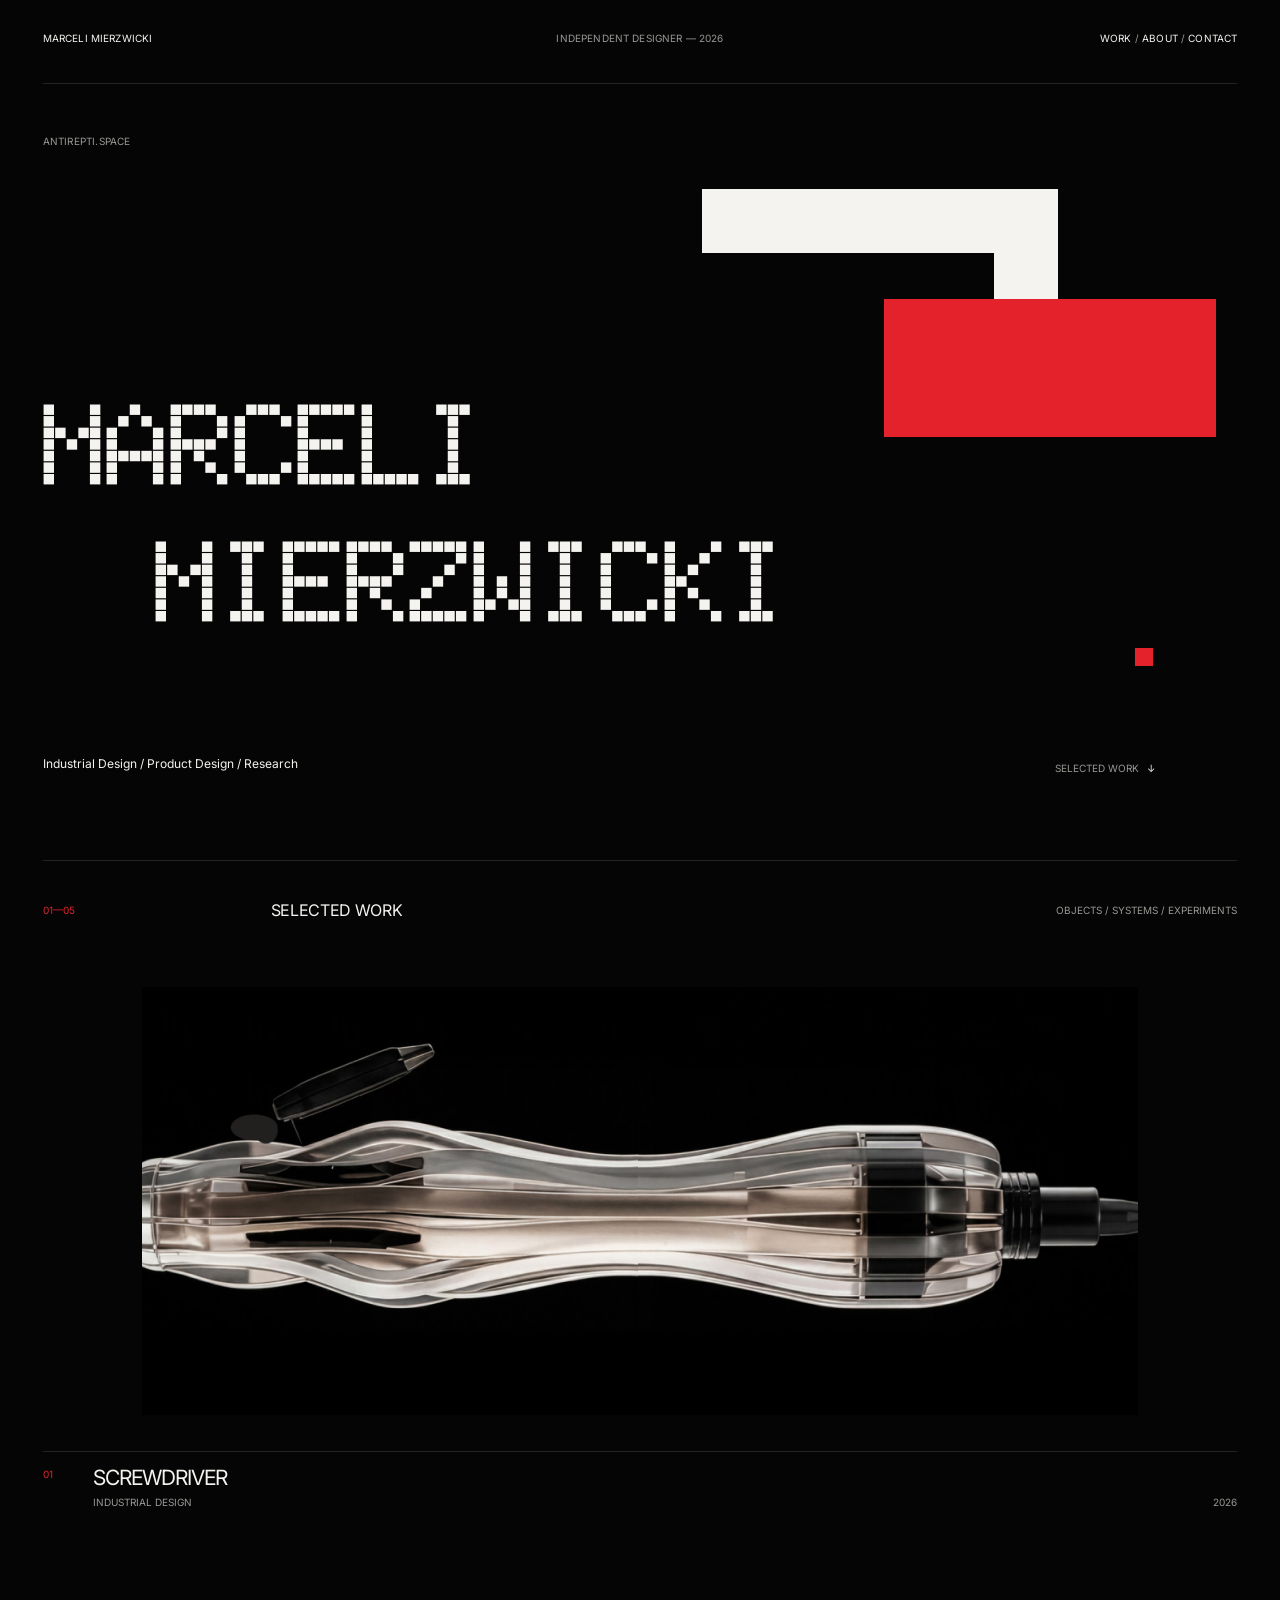
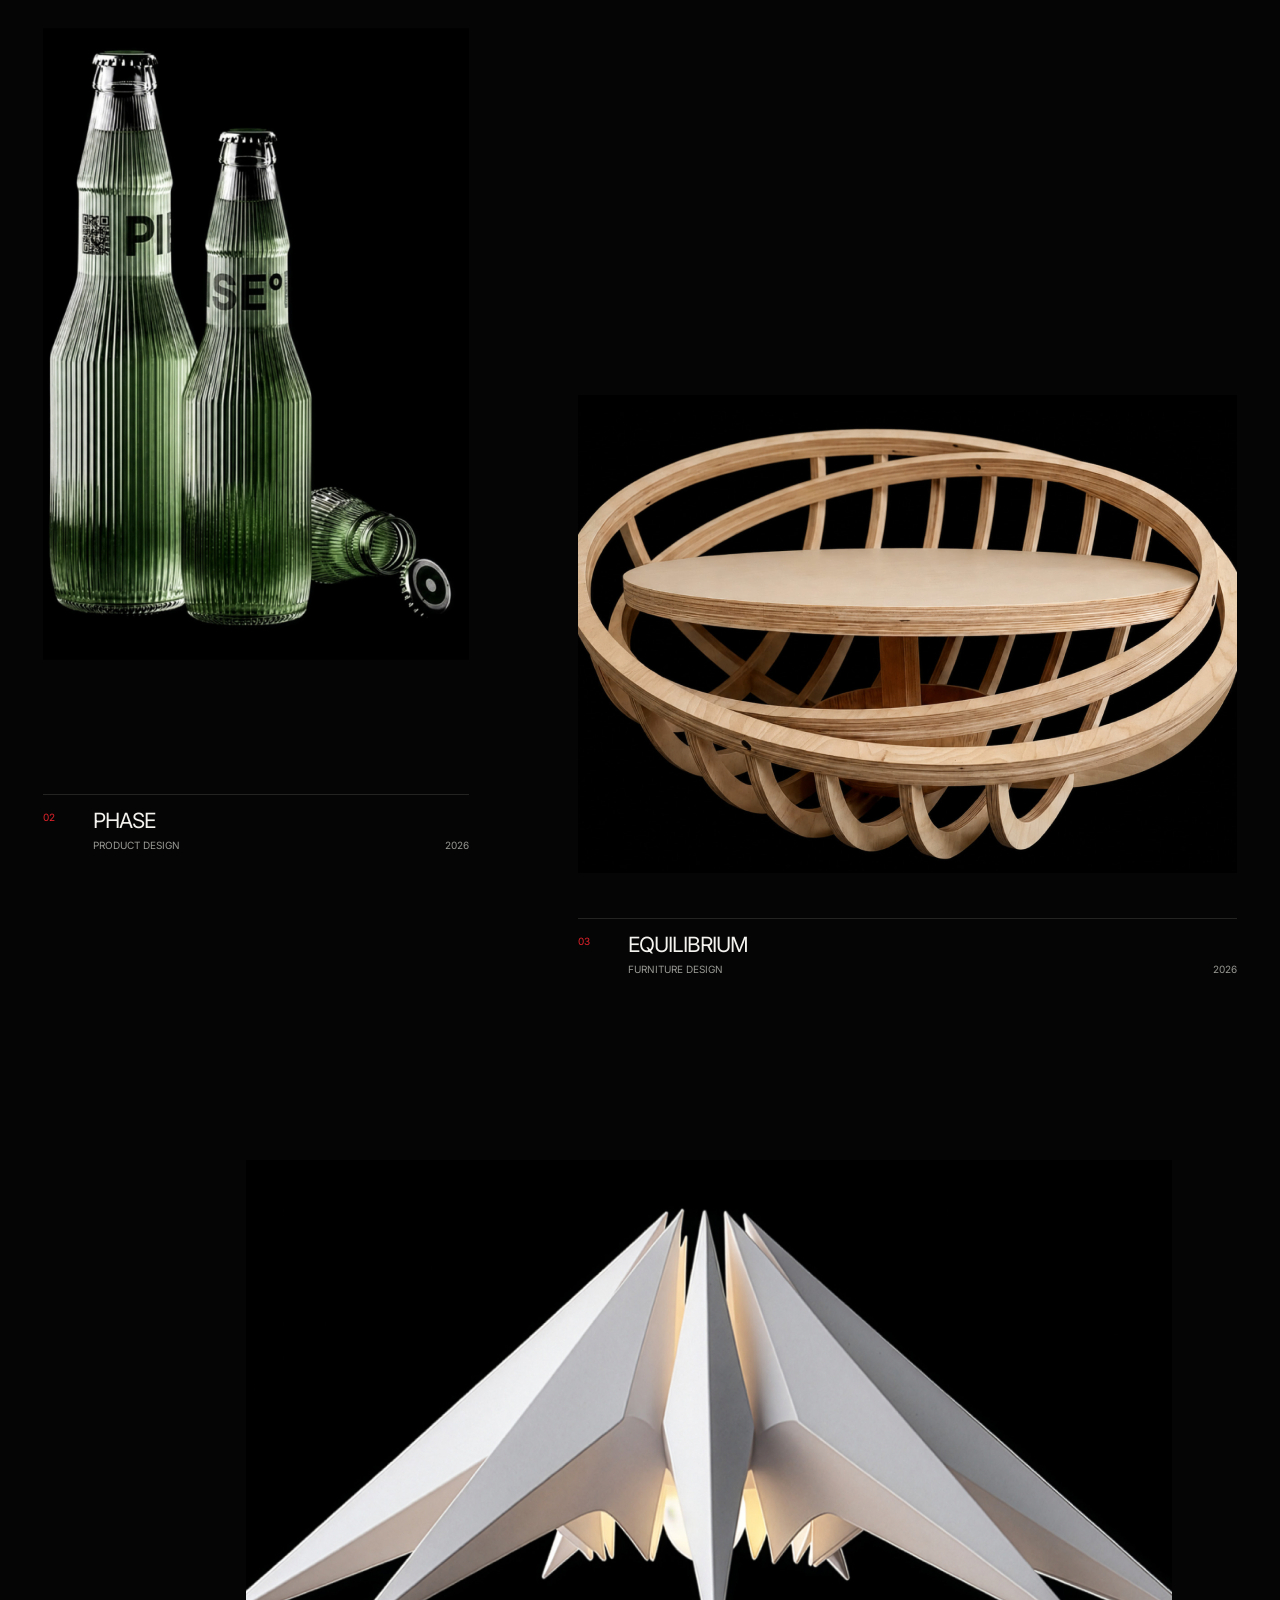
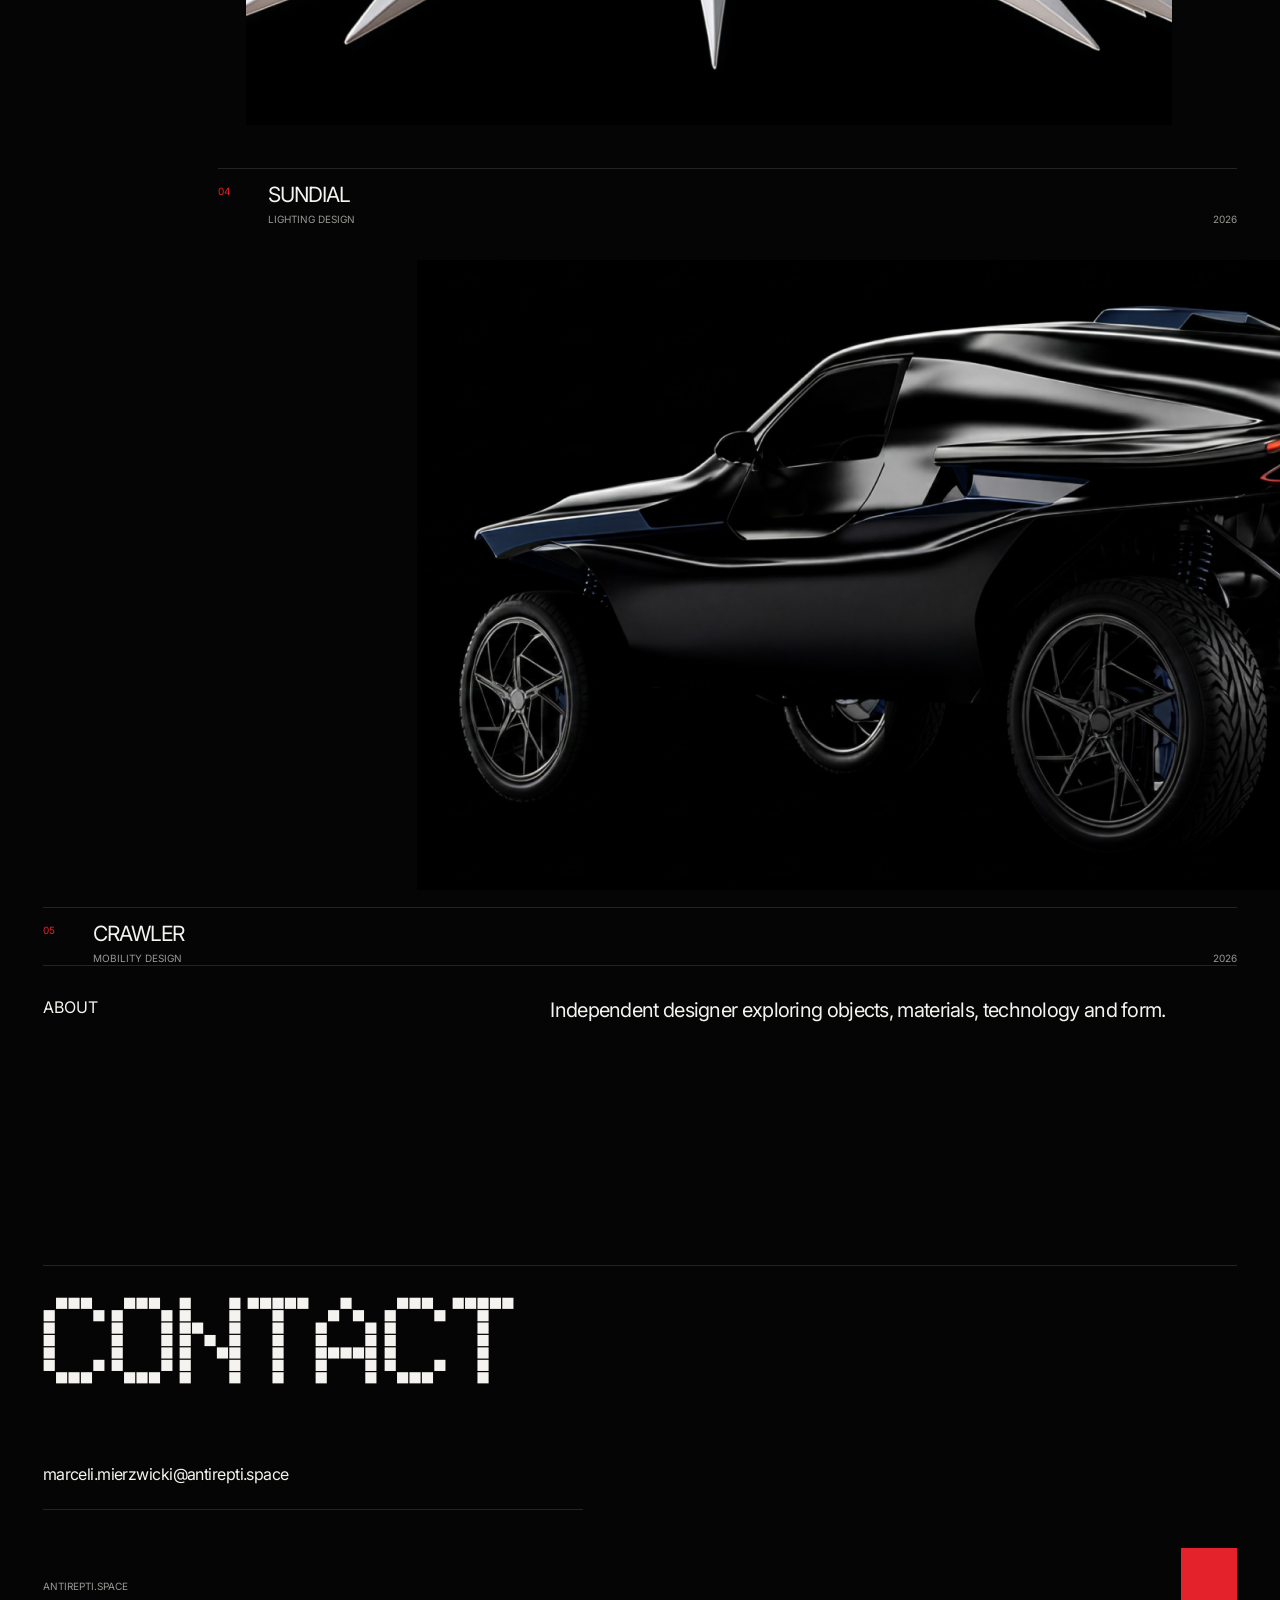
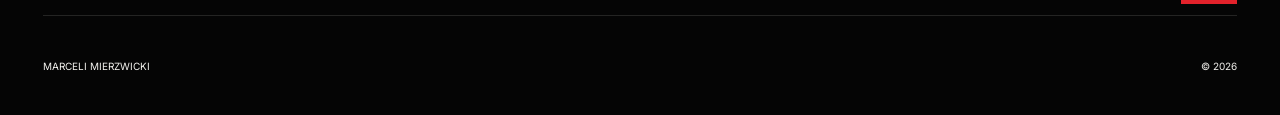
==== index.html @ ed6a0aaa "Build responsive Antirepti portfolio" ====
<!doctype html>
<html lang="en">
  <head>
    <meta charset="utf-8" />
    <meta name="viewport" content="width=device-width, initial-scale=1" />
    <meta name="theme-color" content="#050505" />
    <meta name="description" content="Marceli Mierzwicki is an independent designer exploring objects, materials, technology and form." />
    <meta property="og:type" content="website" />
    <meta property="og:title" content="Marceli Mierzwicki — Independent Designer" />
    <meta property="og:description" content="Industrial design / product design / research." />
    <meta property="og:url" content="https://antirepti.space/" />
    <title>Marceli Mierzwicki — Independent Designer</title>
    <link rel="icon" href="./favicon.svg" type="image/svg+xml" />
    <link rel="preconnect" href="https://fonts.googleapis.com" />
    <link rel="preconnect" href="https://fonts.gstatic.com" crossorigin />
    <link href="https://fonts.googleapis.com/css2?family=Doto:wght@900&family=Inter:wght@400;500;600&display=swap" rel="stylesheet" />
    <link rel="stylesheet" href="./styles.css" />
  </head>
  <body>
    <header class="site-header page-gutter">
      <a class="wordmark" href="#top" aria-label="Marceli Mierzwicki, home">MARCELI MIERZWICKI</a>
      <p class="header-note">INDEPENDENT DESIGNER — 2026</p>
      <nav aria-label="Main navigation">
        <a href="#work">WORK</a><span aria-hidden="true"> / </span><a href="#about">ABOUT</a><span aria-hidden="true"> / </span><a href="#contact">CONTACT</a>
      </nav>
      <span class="header-rule" aria-hidden="true"></span>
    </header>

    <main id="top">
      <section class="hero page-gutter" aria-labelledby="hero-title">
        <p class="site-label">ANTIREPTI.SPACE</p>
        <div class="hero-mark" aria-hidden="true">
          <span class="plane plane-horizontal"></span>
          <span class="plane plane-vertical"></span>
          <span class="plane plane-red"></span>
        </div>
        <h1 class="hero-title" id="hero-title"><span>MARCELI</span><span>MIERZWICKI</span></h1>
        <span class="hero-period" aria-hidden="true"></span>
        <p class="hero-subtitle">Industrial Design / Product Design / Research</p>
        <a class="hero-scroll" href="#work">SELECTED WORK <span aria-hidden="true">↓</span></a>
      </section>

      <section class="work-intro page-gutter" id="work" aria-labelledby="work-heading">
        <span class="work-count">01—05</span>
        <h2 id="work-heading">SELECTED WORK</h2>
        <p>OBJECTS / SYSTEMS / EXPERIMENTS</p>
      </section>

      <section class="project project-screwdriver page-gutter" aria-labelledby="screwdriver-title">
        <img class="project-image screwdriver-image" src="./assets/screwdriver.png" width="1120" height="428" alt="Transparent multifunctional screwdriver with a sculpted clear handle and exposed bit storage" fetchpriority="high" />
        <div class="project-caption">
          <span class="project-number">01</span>
          <div class="project-name">
            <h3 id="screwdriver-title">SCREWDRIVER</h3>
            <p>INDUSTRIAL DESIGN</p>
          </div>
          <span class="project-year">2026</span>
        </div>
      </section>

      <section class="project-pair page-gutter" aria-label="Product and furniture design projects">
        <article class="project project-phase" aria-labelledby="phase-title">
          <img class="project-image" src="./assets/phase.png" width="480" height="648" alt="Two green glass bottles with vertically ribbed surfaces" loading="lazy" decoding="async" />
          <div class="project-caption">
            <span class="project-number">02</span>
            <div class="project-name">
              <h3 id="phase-title">PHASE</h3>
              <p>PRODUCT DESIGN</p>
            </div>
            <span class="project-year">2026</span>
          </div>
        </article>
        <article class="project project-equilibrium" aria-labelledby="equilibrium-title">
          <img class="project-image" src="./assets/equilibrium.png" width="742" height="478" alt="Sculptural circular low table made from curved timber ribs" loading="lazy" decoding="async" />
          <div class="project-caption">
            <span class="project-number">03</span>
            <div class="project-name">
              <h3 id="equilibrium-title">EQUILIBRIUM</h3>
              <p>FURNITURE DESIGN</p>
            </div>
            <span class="project-year">2026</span>
          </div>
        </article>
      </section>

      <section class="project project-sundial page-gutter" aria-labelledby="sundial-title">
        <img class="project-image" src="./assets/sundial.png" width="1116" height="565" alt="Angular white sculptural pendant light with warm illuminated inner surfaces" loading="lazy" decoding="async" />
        <div class="project-caption">
          <span class="project-number">04</span>
          <div class="project-name">
            <h3 id="sundial-title">SUNDIAL</h3>
            <p>LIGHTING DESIGN</p>
          </div>
          <span class="project-year">2026</span>
        </div>
      </section>

      <section class="project project-crawler page-gutter" aria-labelledby="crawler-title">
        <img class="project-image" src="./assets/crawler.png" width="1392" height="630" alt="Black all-terrain electric vehicle concept with open frame, large wheels and red rear lights" loading="lazy" decoding="async" />
        <div class="project-caption">
          <span class="project-number">05</span>
          <div class="project-name">
            <h3 id="crawler-title">CRAWLER</h3>
            <p>MOBILITY DESIGN</p>
          </div>
          <span class="project-year">2026</span>
        </div>
      </section>

      <section class="about page-gutter" id="about" aria-labelledby="about-heading">
        <h2 id="about-heading">ABOUT</h2>
        <p>Independent designer exploring objects, materials, technology and form.</p>
      </section>

      <section class="contact page-gutter" id="contact" aria-labelledby="contact-heading">
        <h2 id="contact-heading">CONTACT</h2>
        <a class="email-link" href="mailto:marceli.mierzwicki@antirepti.space">marceli.mierzwicki@antirepti.space</a>
        <span class="email-rule" aria-hidden="true"></span>
        <p class="contact-label">ANTIREPTI.SPACE</p>
        <span class="contact-mark" aria-hidden="true"></span>
      </section>
    </main>

    <footer class="site-footer page-gutter">
      <span>MARCELI MIERZWICKI</span>
      <span>© 2026</span>
    </footer>
  </body>
</html>
---- styles.css ----
:root {
  color-scheme: dark;
  --background: #050505;
  --foreground: #f4f3ef;
  --secondary: #989894;
  --accent: #e3222b;
  --rule: #242423;
  --gutter: clamp(20px, 3.333vw, 48px);
  --micro: 10px;
}

* { box-sizing: border-box; }

html {
  scroll-behavior: smooth;
  background: var(--background);
}

body {
  margin: 0;
  background: var(--background);
  color: var(--foreground);
  font-family: "Inter", Arial, sans-serif;
  font-size: 12px;
  font-weight: 400;
  -webkit-font-smoothing: antialiased;
}

a { color: inherit; text-decoration: none; }
a:hover { color: var(--accent); }
a:focus-visible { outline: 1px solid var(--accent); outline-offset: 5px; }

.page-gutter { padding-inline: var(--gutter); }

.site-header {
  position: relative;
  display: grid;
  grid-template-columns: 1fr 1fr 1fr;
  align-items: start;
  height: 100px;
  padding-top: 31px;
  font-size: var(--micro);
  line-height: 1.4;
  letter-spacing: .015em;
}

.wordmark { justify-self: start; }
.header-note { justify-self: center; margin: 0; color: var(--secondary); }
.site-header nav { justify-self: end; white-space: nowrap; }
.site-header nav span { color: var(--secondary); }
.header-rule { position: absolute; bottom: 16px; left: var(--gutter); right: var(--gutter); border-bottom: 1px solid var(--rule); }

.hero {
  position: relative;
  height: 760px;
  overflow: hidden;
}

.site-label {
  position: absolute;
  top: 35px;
  left: var(--gutter);
  margin: 0;
  color: var(--secondary);
  font-size: var(--micro);
  letter-spacing: .02em;
}

.hero-mark { position: absolute; inset: 0; pointer-events: none; }
.plane { position: absolute; display: block; }
.plane-horizontal {
  top: 89px;
  left: 54.86%;
  width: 27.22%;
  height: 64px;
  background: var(--foreground);
}
.plane-vertical {
  top: 89px;
  left: 77.64%;
  width: 64px;
  height: 248px;
  background: var(--foreground);
}
.plane-red {
  top: 199px;
  left: 69.1%;
  width: 332px;
  height: 138px;
  background: var(--accent);
}

.hero-title {
  position: absolute;
  top: 277px;
  left: var(--gutter);
  display: flex;
  flex-direction: column;
  margin: 0;
  color: var(--foreground);
  font-family: "Doto", "Courier New", monospace;
  font-size: clamp(42px, 9.05vw, 132px);
  font-weight: 900;
  line-height: 1.18;
  letter-spacing: -.055em;
  white-space: nowrap;
}
.hero-title span + span { margin-left: 8.75vw; }
.hero-period { position: absolute; top: 548px; right: 9.93%; width: 18px; height: 18px; background: var(--accent); }
.hero-subtitle { position: absolute; bottom: 89px; left: var(--gutter); margin: 0; font-size: 12px; }
.hero-scroll { position: absolute; right: 9.8%; bottom: 86px; color: var(--secondary); font-size: var(--micro); }
.hero-scroll span { padding-left: 5px; color: var(--foreground); }

.work-intro {
  position: relative;
  display: grid;
  grid-template-columns: 228px 1fr auto;
  align-items: center;
  height: 100px;
}
.work-intro::before { content: ""; position: absolute; top: 0; left: var(--gutter); right: var(--gutter); border-top: 1px solid var(--rule); }
.work-count, .project-number { color: var(--accent); font-size: var(--micro); }
.work-intro h2 { margin: 0; font-size: 16px; font-weight: 400; letter-spacing: -.02em; }
.work-intro p { margin: 0; color: var(--secondary); font-size: var(--micro); }

.project { position: relative; }
.project-image { display: block; width: 100%; height: auto; background: #000; object-fit: contain; }
.project-screwdriver { height: 620px; padding-top: 27px; }
.screwdriver-image { width: 83.333%; height: 428px; margin-inline: auto; object-fit: cover; }
.project-caption {
  position: absolute;
  right: var(--gutter);
  bottom: 71px;
  left: var(--gutter);
  display: grid;
  grid-template-columns: 50px 1fr auto;
  align-items: start;
  min-height: 50px;
  padding-top: 16px;
  border-top: 1px solid var(--rule);
}
.project-name h3 { margin: -4px 0 3px; font-size: 21px; line-height: 1.35; font-weight: 400; letter-spacing: -.045em; }
.project-name p, .project-year { margin: 0; color: var(--secondary); font-size: var(--micro); line-height: 1.4; }
.project-year { align-self: end; }

.project-pair {
  position: relative;
  height: 1180px;
}
.project-phase, .project-equilibrium { position: absolute; }
.project-phase { top: 40px; left: var(--gutter); width: 33.333%; }
.project-phase .project-image { height: 648px; object-fit: cover; }
.project-phase .project-caption { top: 774px; bottom: auto; left: 0; right: 0; }
.project-equilibrium { top: 415px; left: 45.14%; width: 51.53%; }
.project-equilibrium .project-image { height: 478px; object-fit: cover; }
.project-equilibrium .project-caption { top: 523px; bottom: auto; left: 0; right: 0; }

.project-sundial { height: 700px; padding-top: 0; }
.project-sundial .project-image { width: 77.5%; height: 565px; margin-left: 17%; object-fit: cover; }
.project-sundial .project-caption { left: 17%; right: var(--gutter); bottom: 34px; }

.project-crawler { height: 705px; padding-top: 0; overflow: hidden; }
.project-crawler .project-image { width: calc(100% + 112px); height: 630px; margin-left: 0; object-fit: cover; object-position: left center; }
.project-crawler .project-caption { bottom: 0; }

.about, .contact { position: relative; }
.about { display: grid; grid-template-columns: 42.5% 1fr; align-items: start; height: 300px; padding-top: 32px; }
.about::before, .contact::before, .site-footer::before { content: ""; position: absolute; top: 0; left: var(--gutter); right: var(--gutter); border-top: 1px solid var(--rule); }
.about h2 { margin: 0; font-size: 16px; font-weight: 400; }
.about p { max-width: 720px; margin: 0; font-size: 20px; line-height: 1.35; letter-spacing: -.035em; }

.contact { height: 350px; padding-top: 14px; }
.contact h2 {
  margin: 0;
  font-family: "Doto", "Courier New", monospace;
  font-size: clamp(76px, 9.7vw, 140px);
  font-weight: 900;
  line-height: 1;
  letter-spacing: -.055em;
}
.email-link { position: absolute; top: 199px; left: var(--gutter); font-size: 16px; letter-spacing: -.035em; }
.email-rule { position: absolute; top: 244px; left: var(--gutter); width: 42.2%; border-top: 1px solid var(--rule); }
.contact-label { position: absolute; bottom: 23px; left: var(--gutter); margin: 0; color: var(--secondary); font-size: var(--micro); }
.contact-mark { position: absolute; right: var(--gutter); bottom: 11px; width: 56px; height: 56px; background: var(--accent); }

.site-footer { position: relative; display: flex; align-items: center; justify-content: space-between; height: 100px; padding-top: 1px; font-size: var(--micro); }
.site-footer::before { top: 0; }

@media (max-width: 700px) {
  :root { --gutter: 20px; --micro: 9px; }
  body { font-size: 11px; }
  .site-header { display: flex; flex-direction: column; gap: 21px; height: 140px; padding-top: 24px; }
  .wordmark { font-size: 10px; }
  .header-note { order: 3; justify-self: start; margin: 0; }
  .site-header nav { order: 2; justify-self: start; }
  .header-rule { bottom: 0; }

  .hero { height: 580px; }
  .site-label { top: 25px; }
  .plane-horizontal { top: 99px; left: 35.64%; width: 46.15%; height: 31px; }
  .plane-vertical { top: 99px; left: 73.85%; width: 31px; height: 127px; }
  .plane-red { top: 161px; left: 58.72%; width: 141px; height: 65px; }
  .hero-title { top: 291px; font-size: clamp(38px, 10.77vw, 48px); line-height: 1.2; letter-spacing: -.06em; }
  .hero-title span + span { margin-left: 0; }
  .hero-period { top: 399px; right: 12.82%; width: 7px; height: 7px; }
  .hero-subtitle { top: 489px; bottom: auto; font-size: 9px; white-space: nowrap; }
  .hero-scroll { top: 544px; right: auto; bottom: auto; left: var(--gutter); font-size: 9px; }

  .work-intro { grid-template-columns: 80px 1fr; height: 80px; }
  .work-intro h2 { font-size: 14px; }
  .work-intro p { display: none; }

  .project-screwdriver { height: 350px; padding-top: 25px; }
  .screwdriver-image { width: 100%; height: 170px; object-fit: cover; }
  .project-caption { bottom: 10px; grid-template-columns: 31px 1fr auto; min-height: 65px; padding-top: 14px; }
  .project-name h3 { margin-top: -3px; font-size: 15px; }
  .project-name p, .project-year { font-size: 9px; }

  .project-pair { height: 1040px; }
  .project-phase { top: 0; left: 0; width: 81.43%; }
  .project-phase .project-image { height: 405px; object-fit: cover; }
  .project-phase .project-caption { top: 437px; bottom: auto; }
  .project-equilibrium { top: 601px; left: 12.57%; width: 87.43%; }
  .project-equilibrium .project-image { height: 210px; object-fit: cover; }
  .project-equilibrium .project-caption { top: 239px; bottom: auto; }

  .project-sundial { height: 380px; }
  .project-sundial .project-image { width: 100%; height: 233px; margin-left: 0; object-fit: cover; }
  .project-sundial .project-caption { top: 263px; bottom: auto; left: 0; }

  .project-crawler { height: 390px; }
  .project-crawler .project-image { width: 100%; height: 235px; object-fit: cover; }
  .project-crawler .project-caption { top: 270px; bottom: auto; }

  .about { display: block; height: 300px; padding-top: 32px; }
  .about h2 { font-size: 13px; }
  .about p { max-width: 338px; margin-top: 42px; font-size: 17px; line-height: 1.35; }
  .contact { height: 300px; padding-top: 27px; }
  .contact h2 { font-size: clamp(66px, 19.74vw, 77px); }
  .email-link { top: 154px; font-size: 11px; }
  .email-rule { top: 183px; width: 78.5%; }
  .contact-label { bottom: 36px; }
  .contact-mark { right: var(--gutter); bottom: 36px; width: 24px; height: 24px; }
  .site-footer { height: 100px; }
}

@media (prefers-reduced-motion: reduce) {
  html { scroll-behavior: auto; }
}
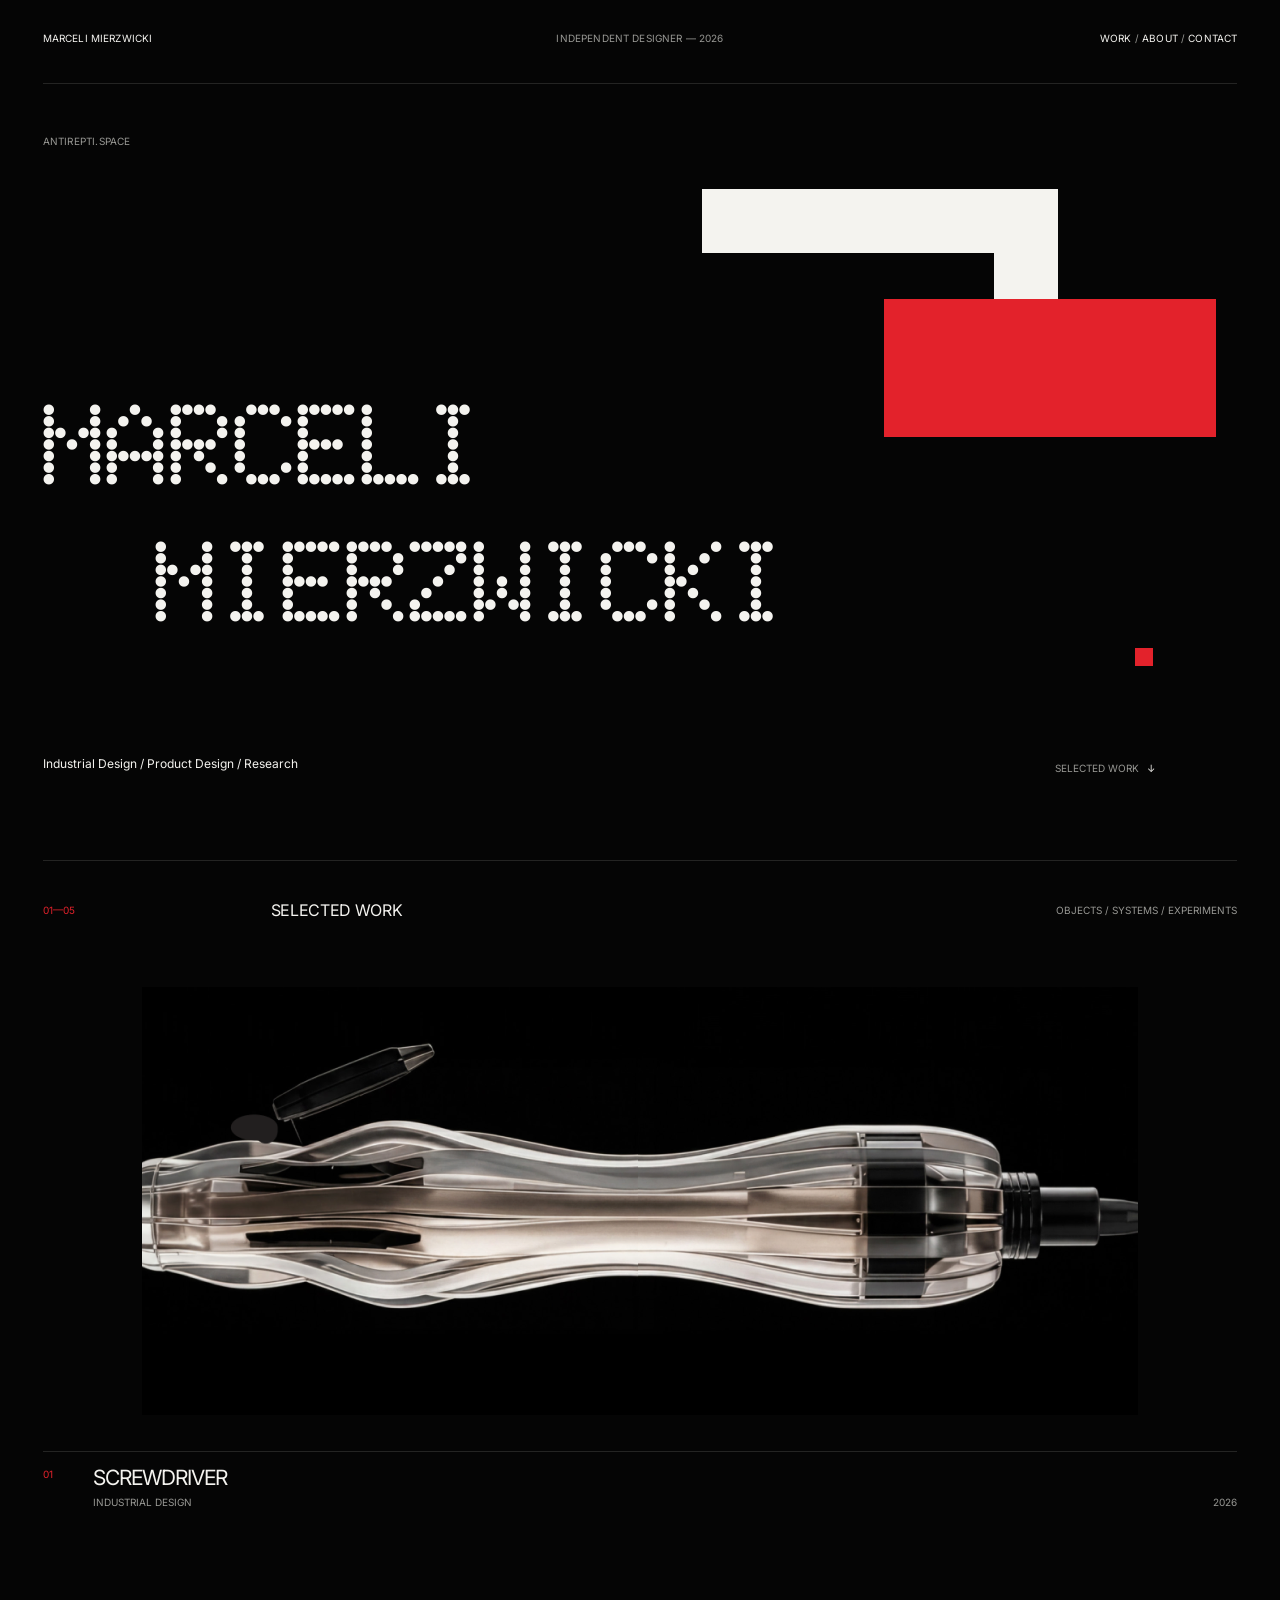
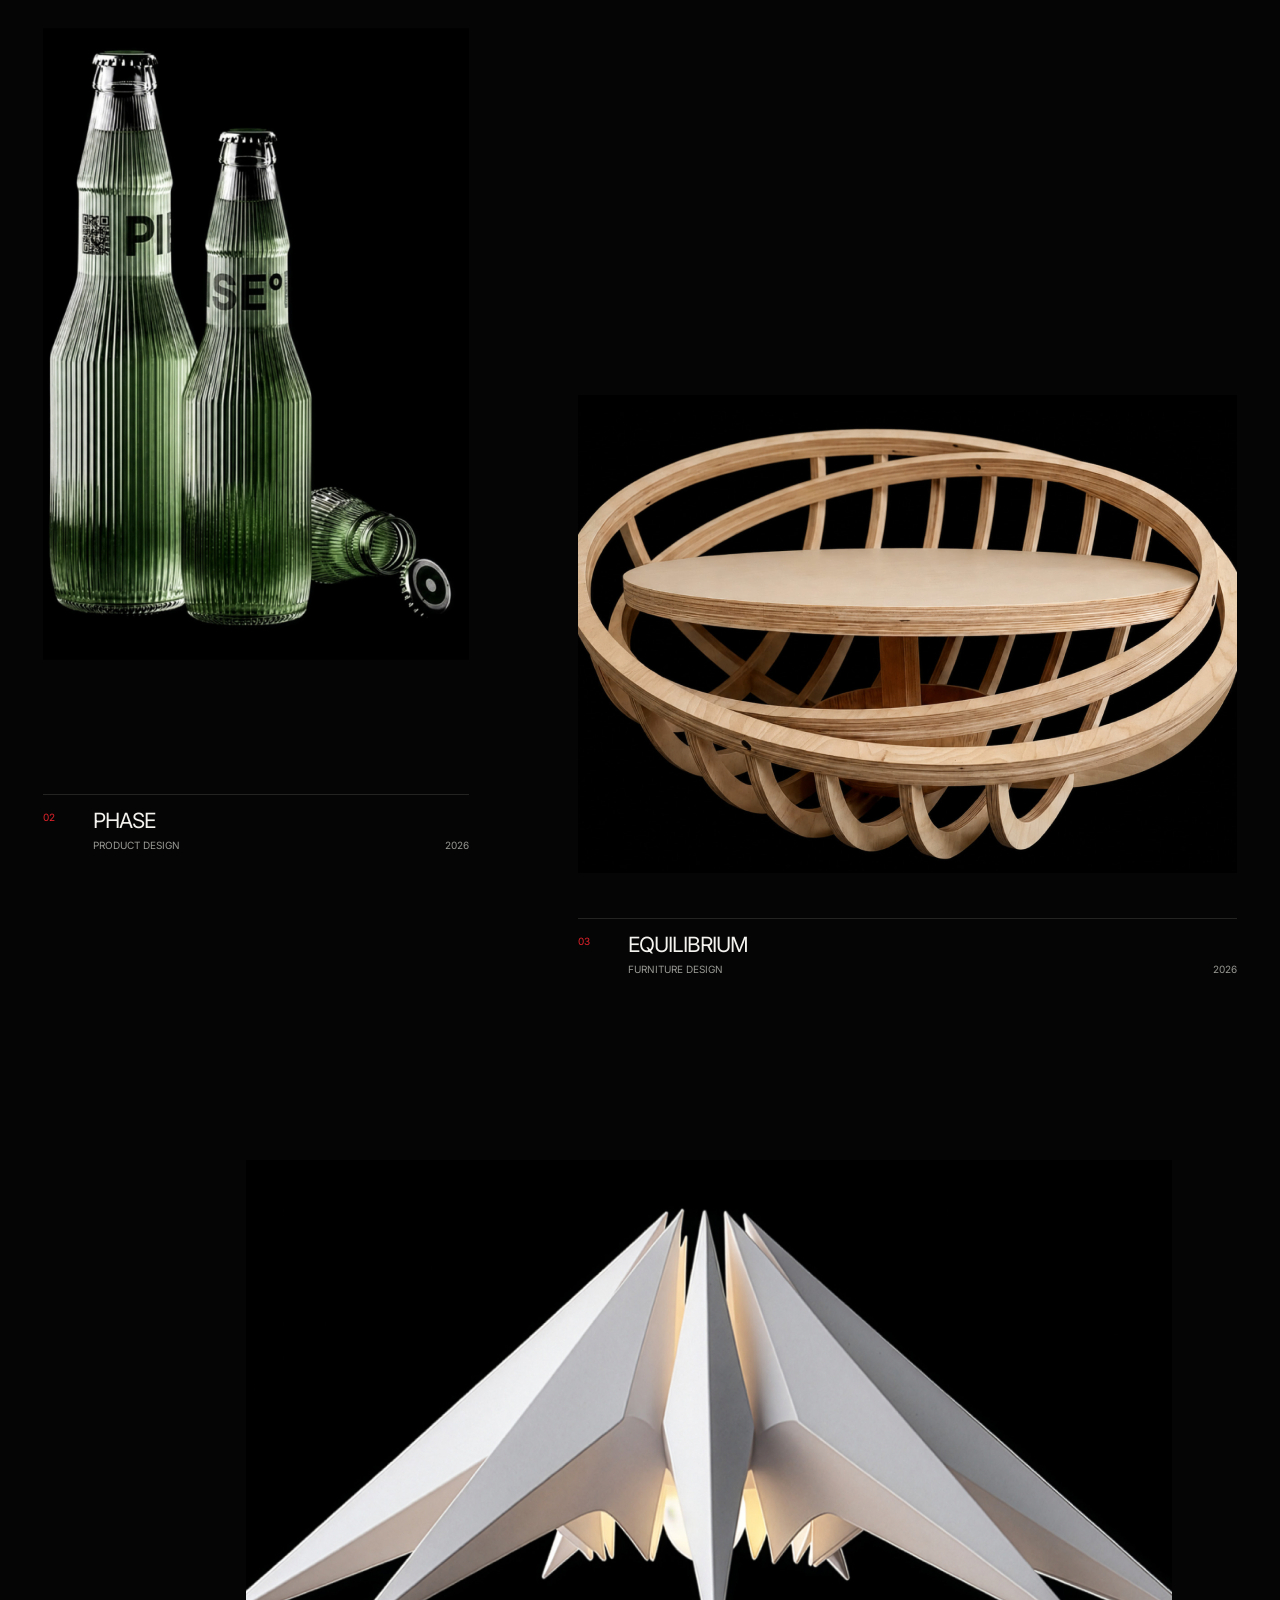
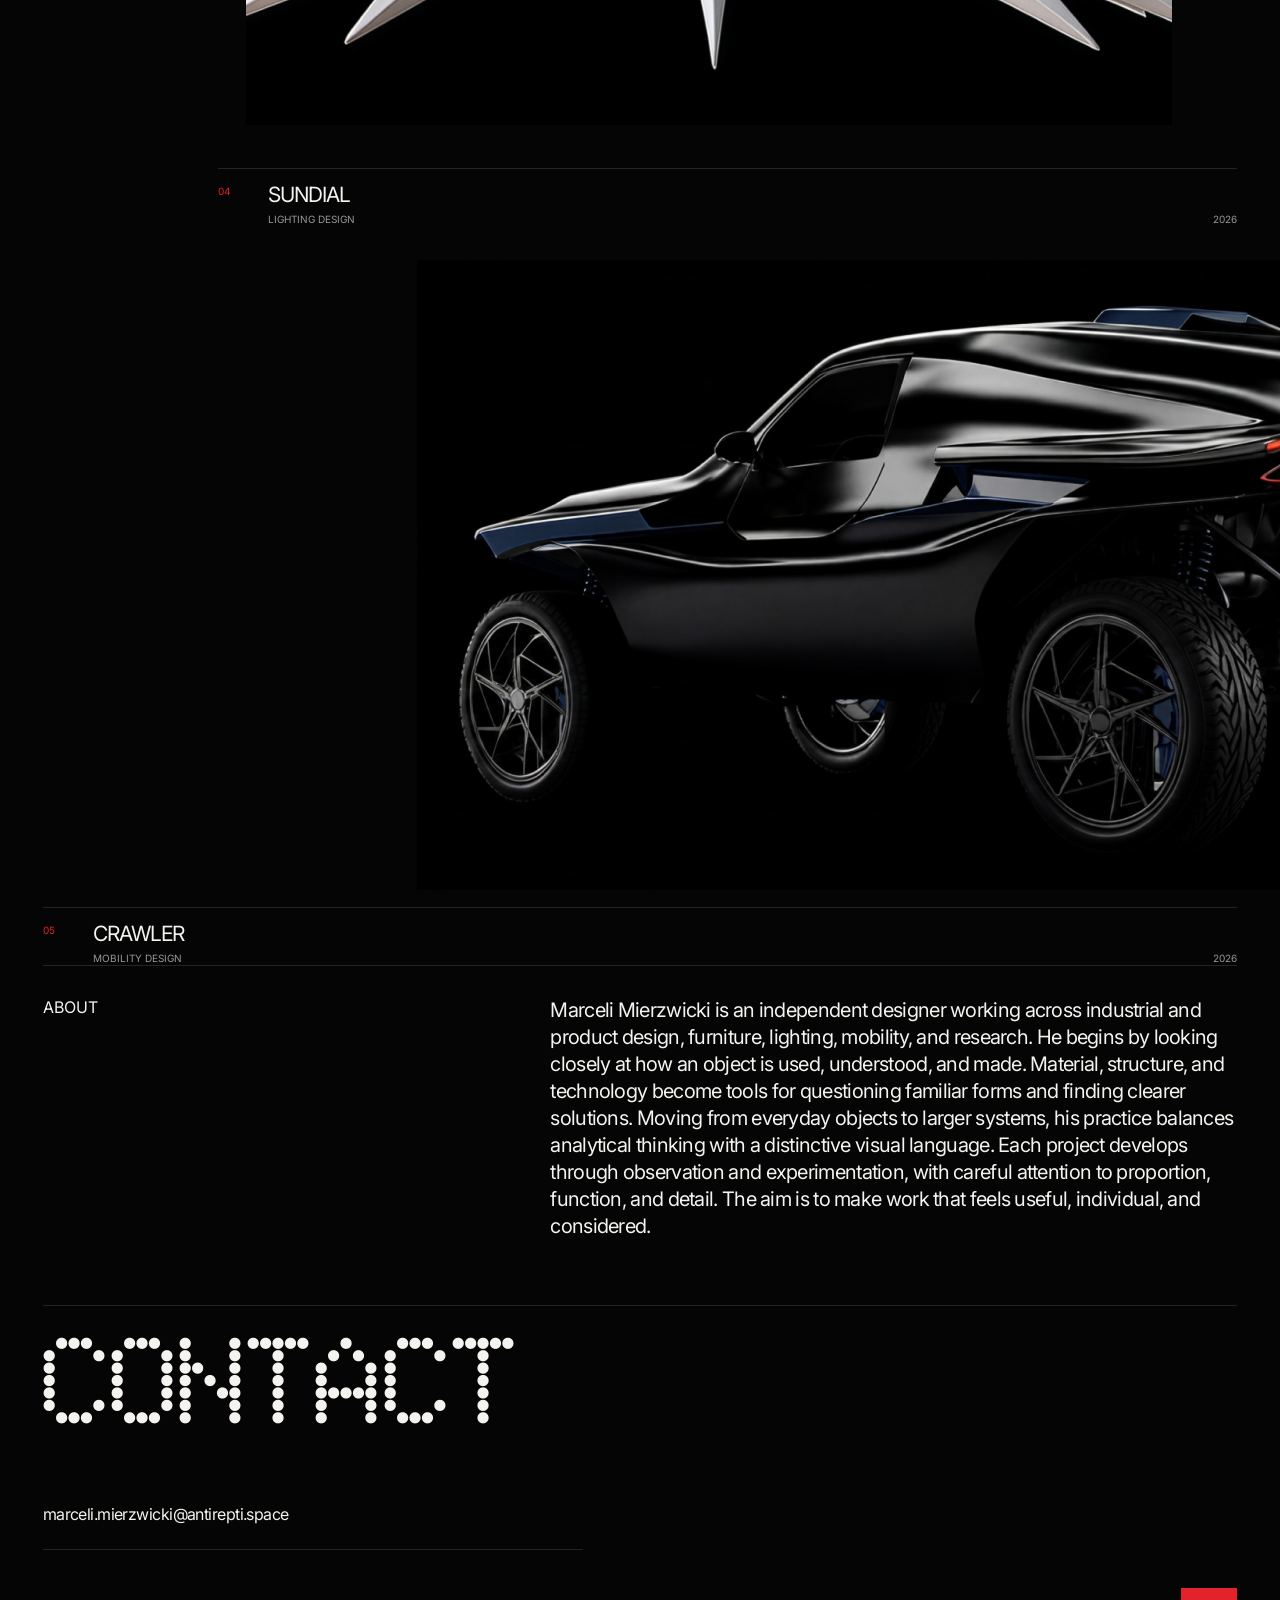
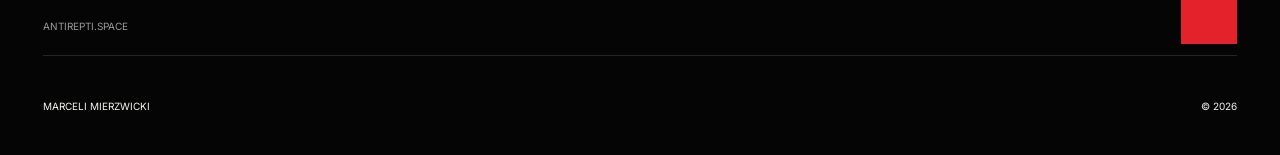
==== commit 0eaf3ed1: "Add clickable project details and expanded bio" ====
--- a/index.html
+++ b/index.html
@@ -4,16 +4,16 @@
     <meta charset="utf-8" />
     <meta name="viewport" content="width=device-width, initial-scale=1" />
     <meta name="theme-color" content="#050505" />
-    <meta name="description" content="Marceli Mierzwicki is an independent designer exploring objects, materials, technology and form." />
+    <meta name="description" content="Marceli Mierzwicki is an independent designer working across industrial and product design, furniture, lighting, mobility and research." />
     <meta property="og:type" content="website" />
     <meta property="og:title" content="Marceli Mierzwicki — Independent Designer" />
-    <meta property="og:description" content="Industrial design / product design / research." />
+    <meta property="og:description" content="Industrial design / product design / furniture / lighting / mobility / research." />
     <meta property="og:url" content="https://antirepti.space/" />
     <title>Marceli Mierzwicki — Independent Designer</title>
     <link rel="icon" href="./favicon.svg" type="image/svg+xml" />
     <link rel="preconnect" href="https://fonts.googleapis.com" />
     <link rel="preconnect" href="https://fonts.gstatic.com" crossorigin />
-    <link href="https://fonts.googleapis.com/css2?family=Doto:wght@900&family=Inter:wght@400;500;600&display=swap" rel="stylesheet" />
+    <link href="https://fonts.googleapis.com/css2?family=Inter:wght@400;500;600&display=swap" rel="stylesheet" />
     <link rel="stylesheet" href="./styles.css" />
   </head>
   <body>
@@ -47,11 +47,13 @@
       </section>
 
       <section class="project project-screwdriver page-gutter" aria-labelledby="screwdriver-title">
-        <img class="project-image screwdriver-image" src="./assets/screwdriver.png" width="1120" height="428" alt="Transparent multifunctional screwdriver with a sculpted clear handle and exposed bit storage" fetchpriority="high" />
+        <a class="project-image-link" href="./project.html?slug=screwdriver" aria-label="View details for the Screwdriver project">
+          <img class="project-image screwdriver-image" src="./assets/screwdriver.png" width="1120" height="428" alt="Transparent multifunctional screwdriver with a sculpted clear handle and exposed bit storage" fetchpriority="high" />
+        </a>
         <div class="project-caption">
           <span class="project-number">01</span>
           <div class="project-name">
-            <h3 id="screwdriver-title">SCREWDRIVER</h3>
+            <h3 id="screwdriver-title"><a href="./project.html?slug=screwdriver">SCREWDRIVER</a></h3>
             <p>INDUSTRIAL DESIGN</p>
           </div>
           <span class="project-year">2026</span>
@@ -60,22 +62,26 @@
 
       <section class="project-pair page-gutter" aria-label="Product and furniture design projects">
         <article class="project project-phase" aria-labelledby="phase-title">
-          <img class="project-image" src="./assets/phase.png" width="480" height="648" alt="Two green glass bottles with vertically ribbed surfaces" loading="lazy" decoding="async" />
+          <a class="project-image-link" href="./project.html?slug=phase" aria-label="View details for the Phase project">
+            <img class="project-image" src="./assets/phase.png" width="480" height="648" alt="Two green glass bottles with vertically ribbed surfaces" loading="lazy" decoding="async" />
+          </a>
           <div class="project-caption">
             <span class="project-number">02</span>
             <div class="project-name">
-              <h3 id="phase-title">PHASE</h3>
+              <h3 id="phase-title"><a href="./project.html?slug=phase">PHASE</a></h3>
               <p>PRODUCT DESIGN</p>
             </div>
             <span class="project-year">2026</span>
           </div>
         </article>
         <article class="project project-equilibrium" aria-labelledby="equilibrium-title">
-          <img class="project-image" src="./assets/equilibrium.png" width="742" height="478" alt="Sculptural circular low table made from curved timber ribs" loading="lazy" decoding="async" />
+          <a class="project-image-link" href="./project.html?slug=equilibrium" aria-label="View details for the Equilibrium project">
+            <img class="project-image" src="./assets/equilibrium.png" width="742" height="478" alt="Sculptural circular low table made from curved timber ribs" loading="lazy" decoding="async" />
+          </a>
           <div class="project-caption">
             <span class="project-number">03</span>
             <div class="project-name">
-              <h3 id="equilibrium-title">EQUILIBRIUM</h3>
+              <h3 id="equilibrium-title"><a href="./project.html?slug=equilibrium">EQUILIBRIUM</a></h3>
               <p>FURNITURE DESIGN</p>
             </div>
             <span class="project-year">2026</span>
@@ -84,11 +90,13 @@
       </section>
 
       <section class="project project-sundial page-gutter" aria-labelledby="sundial-title">
-        <img class="project-image" src="./assets/sundial.png" width="1116" height="565" alt="Angular white sculptural pendant light with warm illuminated inner surfaces" loading="lazy" decoding="async" />
+        <a class="project-image-link" href="./project.html?slug=sundial" aria-label="View details for the Sundial project">
+          <img class="project-image" src="./assets/sundial.png" width="1116" height="565" alt="Angular white sculptural pendant light with warm illuminated inner surfaces" loading="lazy" decoding="async" />
+        </a>
         <div class="project-caption">
           <span class="project-number">04</span>
           <div class="project-name">
-            <h3 id="sundial-title">SUNDIAL</h3>
+            <h3 id="sundial-title"><a href="./project.html?slug=sundial">SUNDIAL</a></h3>
             <p>LIGHTING DESIGN</p>
           </div>
           <span class="project-year">2026</span>
@@ -96,11 +104,13 @@
       </section>
 
       <section class="project project-crawler page-gutter" aria-labelledby="crawler-title">
-        <img class="project-image" src="./assets/crawler.png" width="1392" height="630" alt="Black all-terrain electric vehicle concept with open frame, large wheels and red rear lights" loading="lazy" decoding="async" />
+        <a class="project-image-link" href="./project.html?slug=crawler" aria-label="View details for the Crawler project">
+          <img class="project-image" src="./assets/crawler.png" width="1392" height="630" alt="Black all-terrain electric vehicle concept with open frame, large wheels and red rear lights" loading="lazy" decoding="async" />
+        </a>
         <div class="project-caption">
           <span class="project-number">05</span>
           <div class="project-name">
-            <h3 id="crawler-title">CRAWLER</h3>
+            <h3 id="crawler-title"><a href="./project.html?slug=crawler">CRAWLER</a></h3>
             <p>MOBILITY DESIGN</p>
           </div>
           <span class="project-year">2026</span>
@@ -109,7 +119,7 @@
 
       <section class="about page-gutter" id="about" aria-labelledby="about-heading">
         <h2 id="about-heading">ABOUT</h2>
-        <p>Independent designer exploring objects, materials, technology and form.</p>
+        <p>Marceli Mierzwicki is an independent designer working across industrial and product design, furniture, lighting, mobility, and research. He begins by looking closely at how an object is used, understood, and made. Material, structure, and technology become tools for questioning familiar forms and finding clearer solutions. Moving from everyday objects to larger systems, his practice balances analytical thinking with a distinctive visual language. Each project develops through observation and experimentation, with careful attention to proportion, function, and detail. The aim is to make work that feels useful, individual, and considered.</p>
       </section>
 
       <section class="contact page-gutter" id="contact" aria-labelledby="contact-heading">
--- a/styles.css
+++ b/styles.css
@@ -10,6 +10,14 @@
 }
 
 * { box-sizing: border-box; }
+
+@font-face {
+  font-family: "Doto";
+  src: url("./assets/doto-variable.ttf") format("truetype");
+  font-style: normal;
+  font-weight: 100 900;
+  font-display: swap;
+}
 
 html {
   scroll-behavior: smooth;
@@ -103,6 +111,7 @@
   font-weight: 900;
   line-height: 1.18;
   letter-spacing: -.055em;
+  font-variation-settings: "ROND" 100;
   white-space: nowrap;
 }
 .hero-title span + span { margin-left: 8.75vw; }
@@ -124,9 +133,12 @@
 .work-intro p { margin: 0; color: var(--secondary); font-size: var(--micro); }
 
 .project { position: relative; }
-.project-image { display: block; width: 100%; height: auto; background: #000; object-fit: contain; }
+.project-image-link { display: block; }
+.project-image { display: block; width: 100%; height: 100%; background: #000; object-fit: contain; }
+.project-image-link:hover .project-image { opacity: .88; }
 .project-screwdriver { height: 620px; padding-top: 27px; }
-.screwdriver-image { width: 83.333%; height: 428px; margin-inline: auto; object-fit: cover; }
+.project-screwdriver .project-image-link { width: 83.333%; height: 428px; margin-inline: auto; }
+.project-screwdriver .project-image { object-fit: cover; }
 .project-caption {
   position: absolute;
   right: var(--gutter);
@@ -140,6 +152,7 @@
   border-top: 1px solid var(--rule);
 }
 .project-name h3 { margin: -4px 0 3px; font-size: 21px; line-height: 1.35; font-weight: 400; letter-spacing: -.045em; }
+.project-name h3 a { color: inherit; }
 .project-name p, .project-year { margin: 0; color: var(--secondary); font-size: var(--micro); line-height: 1.4; }
 .project-year { align-self: end; }
 
@@ -149,22 +162,26 @@
 }
 .project-phase, .project-equilibrium { position: absolute; }
 .project-phase { top: 40px; left: var(--gutter); width: 33.333%; }
-.project-phase .project-image { height: 648px; object-fit: cover; }
+.project-phase .project-image-link { height: 648px; }
+.project-phase .project-image { object-fit: cover; }
 .project-phase .project-caption { top: 774px; bottom: auto; left: 0; right: 0; }
 .project-equilibrium { top: 415px; left: 45.14%; width: 51.53%; }
-.project-equilibrium .project-image { height: 478px; object-fit: cover; }
+.project-equilibrium .project-image-link { height: 478px; }
+.project-equilibrium .project-image { object-fit: cover; }
 .project-equilibrium .project-caption { top: 523px; bottom: auto; left: 0; right: 0; }
 
 .project-sundial { height: 700px; padding-top: 0; }
-.project-sundial .project-image { width: 77.5%; height: 565px; margin-left: 17%; object-fit: cover; }
+.project-sundial .project-image-link { width: 77.5%; height: 565px; margin-left: 17%; }
+.project-sundial .project-image { object-fit: cover; }
 .project-sundial .project-caption { left: 17%; right: var(--gutter); bottom: 34px; }
 
 .project-crawler { height: 705px; padding-top: 0; overflow: hidden; }
-.project-crawler .project-image { width: calc(100% + 112px); height: 630px; margin-left: 0; object-fit: cover; object-position: left center; }
+.project-crawler .project-image-link { width: calc(100% + 112px); height: 630px; margin-left: 0; }
+.project-crawler .project-image { object-fit: cover; object-position: left center; }
 .project-crawler .project-caption { bottom: 0; }
 
 .about, .contact { position: relative; }
-.about { display: grid; grid-template-columns: 42.5% 1fr; align-items: start; height: 300px; padding-top: 32px; }
+.about { display: grid; grid-template-columns: 42.5% 1fr; align-items: start; height: 340px; padding-top: 32px; }
 .about::before, .contact::before, .site-footer::before { content: ""; position: absolute; top: 0; left: var(--gutter); right: var(--gutter); border-top: 1px solid var(--rule); }
 .about h2 { margin: 0; font-size: 16px; font-weight: 400; }
 .about p { max-width: 720px; margin: 0; font-size: 20px; line-height: 1.35; letter-spacing: -.035em; }
@@ -177,6 +194,7 @@
   font-weight: 900;
   line-height: 1;
   letter-spacing: -.055em;
+  font-variation-settings: "ROND" 100;
 }
 .email-link { position: absolute; top: 199px; left: var(--gutter); font-size: 16px; letter-spacing: -.035em; }
 .email-rule { position: absolute; top: 244px; left: var(--gutter); width: 42.2%; border-top: 1px solid var(--rule); }
@@ -211,28 +229,33 @@
   .work-intro p { display: none; }
 
   .project-screwdriver { height: 350px; padding-top: 25px; }
-  .screwdriver-image { width: 100%; height: 170px; object-fit: cover; }
+  .project-screwdriver .project-image-link { width: 100%; height: 170px; }
+  .project-screwdriver .project-image { object-fit: cover; }
   .project-caption { bottom: 10px; grid-template-columns: 31px 1fr auto; min-height: 65px; padding-top: 14px; }
   .project-name h3 { margin-top: -3px; font-size: 15px; }
   .project-name p, .project-year { font-size: 9px; }
 
   .project-pair { height: 1040px; }
   .project-phase { top: 0; left: 0; width: 81.43%; }
-  .project-phase .project-image { height: 405px; object-fit: cover; }
+  .project-phase .project-image-link { height: 405px; }
+  .project-phase .project-image { object-fit: cover; }
   .project-phase .project-caption { top: 437px; bottom: auto; }
   .project-equilibrium { top: 601px; left: 12.57%; width: 87.43%; }
-  .project-equilibrium .project-image { height: 210px; object-fit: cover; }
+  .project-equilibrium .project-image-link { height: 210px; }
+  .project-equilibrium .project-image { object-fit: cover; }
   .project-equilibrium .project-caption { top: 239px; bottom: auto; }
 
   .project-sundial { height: 380px; }
-  .project-sundial .project-image { width: 100%; height: 233px; margin-left: 0; object-fit: cover; }
+  .project-sundial .project-image-link { width: 100%; height: 233px; margin-left: 0; }
+  .project-sundial .project-image { object-fit: cover; }
   .project-sundial .project-caption { top: 263px; bottom: auto; left: 0; }
 
   .project-crawler { height: 390px; }
-  .project-crawler .project-image { width: 100%; height: 235px; object-fit: cover; }
+  .project-crawler .project-image-link { width: 100%; height: 235px; }
+  .project-crawler .project-image { object-fit: cover; }
   .project-crawler .project-caption { top: 270px; bottom: auto; }
 
-  .about { display: block; height: 300px; padding-top: 32px; }
+  .about { display: block; height: 520px; padding-top: 32px; }
   .about h2 { font-size: 13px; }
   .about p { max-width: 338px; margin-top: 42px; font-size: 17px; line-height: 1.35; }
   .contact { height: 300px; padding-top: 27px; }
@@ -247,3 +270,47 @@
 @media (prefers-reduced-motion: reduce) {
   html { scroll-behavior: auto; }
 }
+
+.project-detail {
+  display: flex;
+  flex-direction: column;
+  min-height: 1220px;
+  padding-block: 52px 48px;
+  gap: 28px;
+}
+.detail-topbar, .detail-meta, .detail-navigation {
+  display: flex;
+  align-items: center;
+  justify-content: space-between;
+  gap: 16px;
+}
+.detail-topbar, .detail-meta, .detail-copy-label, .detail-navigation { font-size: var(--micro); }
+.detail-topbar a, .detail-navigation a { color: inherit; }
+.detail-progress, .detail-meta { color: var(--secondary); }
+.detail-number { margin: 0; color: var(--accent); font-size: 12px; }
+.detail-title {
+  margin: 0;
+  font-family: "Doto", "Courier New", monospace;
+  font-size: clamp(48px, 5.85vw, 84px);
+  font-weight: 900;
+  line-height: 1.1;
+  letter-spacing: -.055em;
+  font-variation-settings: "ROND" 100;
+}
+.detail-visual { display: flex; align-items: center; justify-content: center; width: 100%; height: 600px; margin: 0; background: #000; }
+.detail-visual img { display: block; width: 100%; height: 100%; object-fit: contain; }
+.detail-copy { width: min(900px, 100%); }
+.detail-copy-label { margin: 0 0 14px; color: var(--secondary); }
+.detail-description { margin: 0; font-size: 19px; line-height: 1.4; letter-spacing: -.02em; }
+.detail-navigation { margin-top: auto; padding-top: 16px; border-top: 1px solid var(--rule); }
+.detail-navigation a:last-child { color: var(--foreground); }
+.detail-navigation a:hover, .detail-topbar a:hover { color: var(--accent); }
+
+@media (max-width: 700px) {
+  .project-detail { min-height: 1000px; padding-block: 24px; gap: 24px; }
+  .detail-topbar, .detail-meta, .detail-copy-label, .detail-navigation { font-size: 9px; }
+  .detail-number { font-size: 12px; }
+  .detail-title { font-size: clamp(32px, 10.25vw, 40px); line-height: 1.2; }
+  .detail-visual { height: 300px; }
+  .detail-description { font-size: 16px; line-height: 1.45; }
+}
